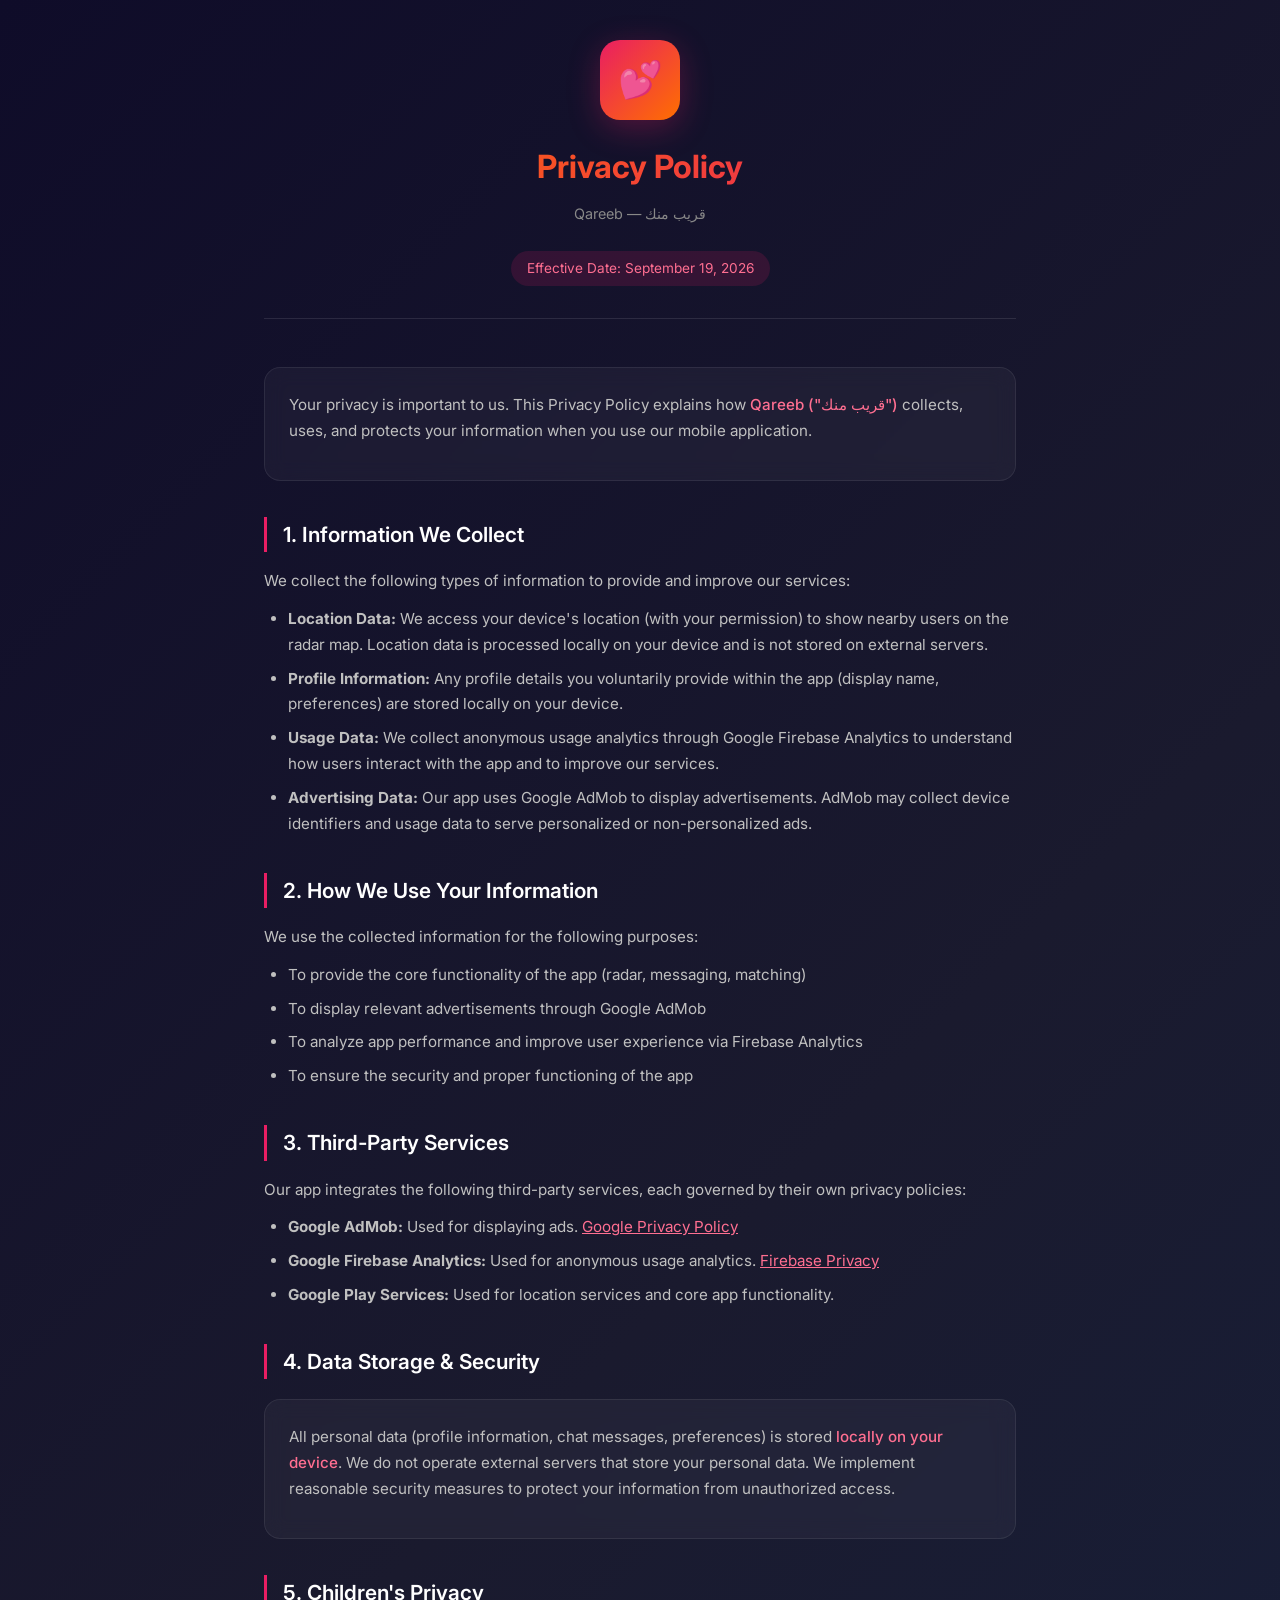
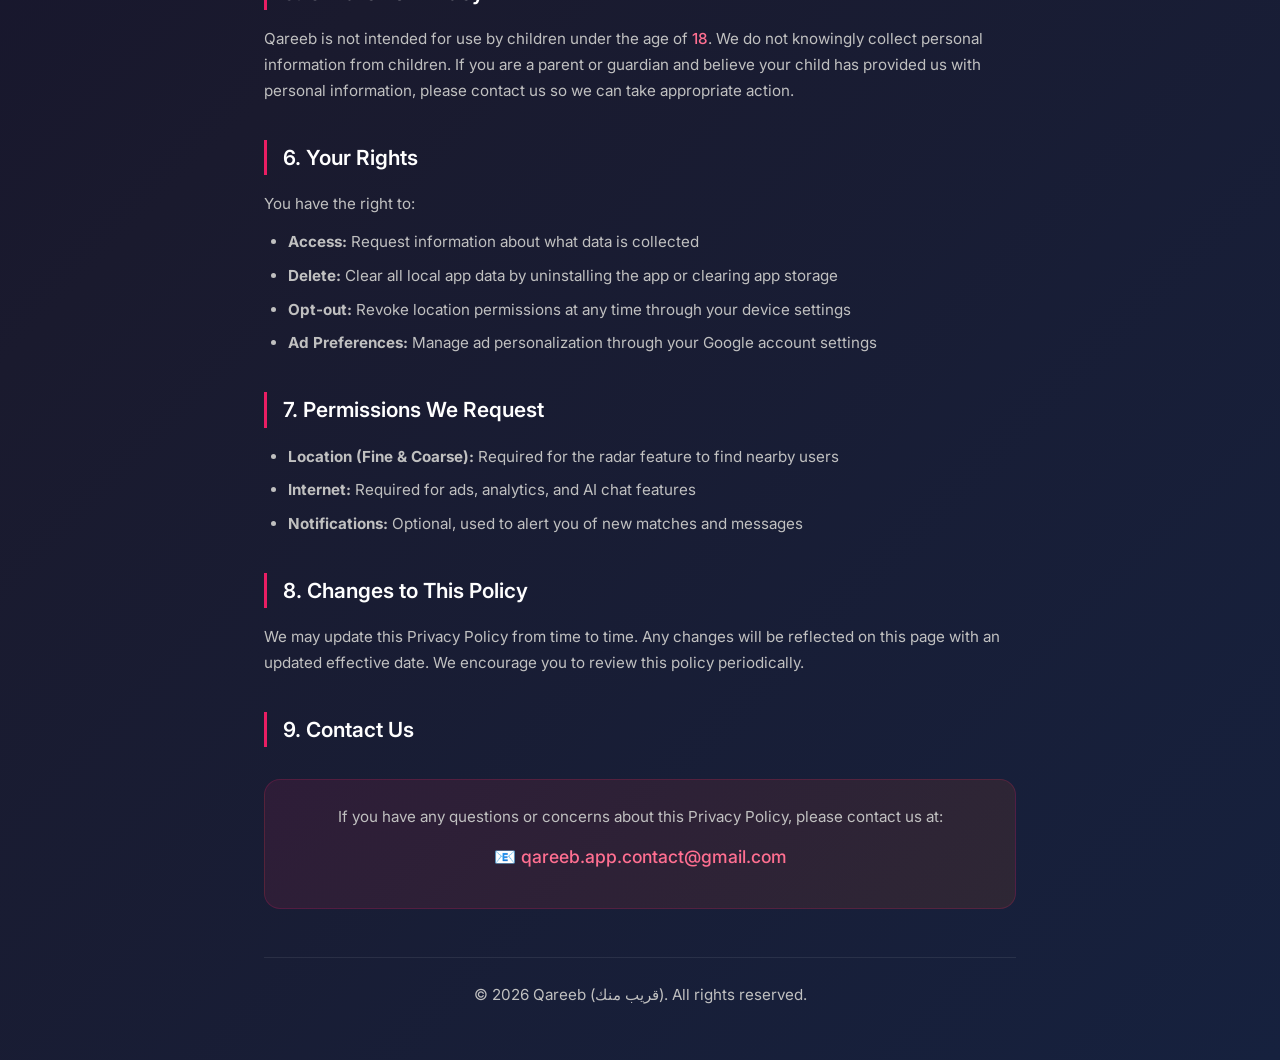
==== index.html @ faf451d5 "Add Qareeb privacy policy page" ====
<!DOCTYPE html>
<html lang="en">
<head>
    <meta charset="UTF-8">
    <meta name="viewport" content="width=device-width, initial-scale=1.0">
    <title>Privacy Policy - Qareeb (قريب منك)</title>
    <meta name="description" content="Privacy Policy for the Qareeb mobile application">
    <style>
        @import url('https://fonts.googleapis.com/css2?family=Inter:wght@400;500;600;700&display=swap');
        
        * { margin: 0; padding: 0; box-sizing: border-box; }
        
        body {
            font-family: 'Inter', -apple-system, BlinkMacSystemFont, sans-serif;
            background: linear-gradient(135deg, #0f0c29 0%, #1a1a2e 50%, #16213e 100%);
            color: #e0e0e0;
            min-height: 100vh;
            line-height: 1.7;
        }

        .container {
            max-width: 800px;
            margin: 0 auto;
            padding: 40px 24px;
        }

        .header {
            text-align: center;
            margin-bottom: 48px;
            padding-bottom: 32px;
            border-bottom: 1px solid rgba(255, 255, 255, 0.1);
        }

        .header .app-icon {
            width: 80px;
            height: 80px;
            border-radius: 20px;
            background: linear-gradient(135deg, #e91e63, #ff6f00);
            display: flex;
            align-items: center;
            justify-content: center;
            font-size: 36px;
            margin: 0 auto 20px;
            box-shadow: 0 8px 32px rgba(233, 30, 99, 0.3);
        }

        .header h1 {
            font-size: 2rem;
            font-weight: 700;
            background: linear-gradient(135deg, #ff6f00, #e91e63);
            -webkit-background-clip: text;
            -webkit-text-fill-color: transparent;
            background-clip: text;
            margin-bottom: 8px;
        }

        .header .subtitle {
            color: #888;
            font-size: 0.9rem;
        }

        .effective-date {
            display: inline-block;
            background: rgba(233, 30, 99, 0.15);
            color: #ff6f91;
            padding: 6px 16px;
            border-radius: 20px;
            font-size: 0.85rem;
            margin-top: 12px;
        }

        h2 {
            font-size: 1.3rem;
            font-weight: 600;
            color: #fff;
            margin-top: 36px;
            margin-bottom: 16px;
            padding-left: 16px;
            border-left: 3px solid #e91e63;
        }

        p, li {
            color: #c0c0c0;
            font-size: 0.95rem;
            margin-bottom: 12px;
        }

        ul {
            padding-left: 24px;
            margin-bottom: 16px;
        }

        li { margin-bottom: 8px; }

        .card {
            background: rgba(255, 255, 255, 0.04);
            border: 1px solid rgba(255, 255, 255, 0.08);
            border-radius: 16px;
            padding: 24px;
            margin: 20px 0;
            backdrop-filter: blur(10px);
        }

        .highlight {
            color: #ff6f91;
            font-weight: 500;
        }

        .contact-card {
            background: linear-gradient(135deg, rgba(233, 30, 99, 0.1), rgba(255, 111, 0, 0.1));
            border: 1px solid rgba(233, 30, 99, 0.2);
            border-radius: 16px;
            padding: 24px;
            margin-top: 32px;
            text-align: center;
        }

        .contact-card a {
            color: #ff6f91;
            text-decoration: none;
            font-weight: 500;
        }

        .contact-card a:hover {
            text-decoration: underline;
        }

        .footer {
            text-align: center;
            margin-top: 48px;
            padding-top: 24px;
            border-top: 1px solid rgba(255, 255, 255, 0.08);
            color: #666;
            font-size: 0.85rem;
        }
    </style>
</head>
<body>
    <div class="container">
        <div class="header">
            <div class="app-icon">💕</div>
            <h1>Privacy Policy</h1>
            <p class="subtitle">Qareeb — قريب منك</p>
            <span class="effective-date">Effective Date: September 19, 2026</span>
        </div>

        <div class="card">
            <p>Your privacy is important to us. This Privacy Policy explains how <span class="highlight">Qareeb ("قريب منك")</span> collects, uses, and protects your information when you use our mobile application.</p>
        </div>

        <h2>1. Information We Collect</h2>
        <p>We collect the following types of information to provide and improve our services:</p>
        <ul>
            <li><strong>Location Data:</strong> We access your device's location (with your permission) to show nearby users on the radar map. Location data is processed locally on your device and is not stored on external servers.</li>
            <li><strong>Profile Information:</strong> Any profile details you voluntarily provide within the app (display name, preferences) are stored locally on your device.</li>
            <li><strong>Usage Data:</strong> We collect anonymous usage analytics through Google Firebase Analytics to understand how users interact with the app and to improve our services.</li>
            <li><strong>Advertising Data:</strong> Our app uses Google AdMob to display advertisements. AdMob may collect device identifiers and usage data to serve personalized or non-personalized ads.</li>
        </ul>

        <h2>2. How We Use Your Information</h2>
        <p>We use the collected information for the following purposes:</p>
        <ul>
            <li>To provide the core functionality of the app (radar, messaging, matching)</li>
            <li>To display relevant advertisements through Google AdMob</li>
            <li>To analyze app performance and improve user experience via Firebase Analytics</li>
            <li>To ensure the security and proper functioning of the app</li>
        </ul>

        <h2>3. Third-Party Services</h2>
        <p>Our app integrates the following third-party services, each governed by their own privacy policies:</p>
        <ul>
            <li><strong>Google AdMob:</strong> Used for displaying ads. <a href="https://policies.google.com/privacy" style="color:#ff6f91;">Google Privacy Policy</a></li>
            <li><strong>Google Firebase Analytics:</strong> Used for anonymous usage analytics. <a href="https://firebase.google.com/support/privacy" style="color:#ff6f91;">Firebase Privacy</a></li>
            <li><strong>Google Play Services:</strong> Used for location services and core app functionality.</li>
        </ul>

        <h2>4. Data Storage & Security</h2>
        <div class="card">
            <p>All personal data (profile information, chat messages, preferences) is stored <span class="highlight">locally on your device</span>. We do not operate external servers that store your personal data. We implement reasonable security measures to protect your information from unauthorized access.</p>
        </div>

        <h2>5. Children's Privacy</h2>
        <p>Qareeb is not intended for use by children under the age of <span class="highlight">18</span>. We do not knowingly collect personal information from children. If you are a parent or guardian and believe your child has provided us with personal information, please contact us so we can take appropriate action.</p>

        <h2>6. Your Rights</h2>
        <p>You have the right to:</p>
        <ul>
            <li><strong>Access:</strong> Request information about what data is collected</li>
            <li><strong>Delete:</strong> Clear all local app data by uninstalling the app or clearing app storage</li>
            <li><strong>Opt-out:</strong> Revoke location permissions at any time through your device settings</li>
            <li><strong>Ad Preferences:</strong> Manage ad personalization through your Google account settings</li>
        </ul>

        <h2>7. Permissions We Request</h2>
        <ul>
            <li><strong>Location (Fine & Coarse):</strong> Required for the radar feature to find nearby users</li>
            <li><strong>Internet:</strong> Required for ads, analytics, and AI chat features</li>
            <li><strong>Notifications:</strong> Optional, used to alert you of new matches and messages</li>
        </ul>

        <h2>8. Changes to This Policy</h2>
        <p>We may update this Privacy Policy from time to time. Any changes will be reflected on this page with an updated effective date. We encourage you to review this policy periodically.</p>

        <h2>9. Contact Us</h2>
        <div class="contact-card">
            <p>If you have any questions or concerns about this Privacy Policy, please contact us at:</p>
            <p style="margin-top: 12px; font-size: 1.1rem;">
                📧 <a href="mailto:qareeb.app.contact@gmail.com">qareeb.app.contact@gmail.com</a>
            </p>
        </div>

        <div class="footer">
            <p>© 2026 Qareeb (قريب منك). All rights reserved.</p>
        </div>
    </div>
</body>
</html>
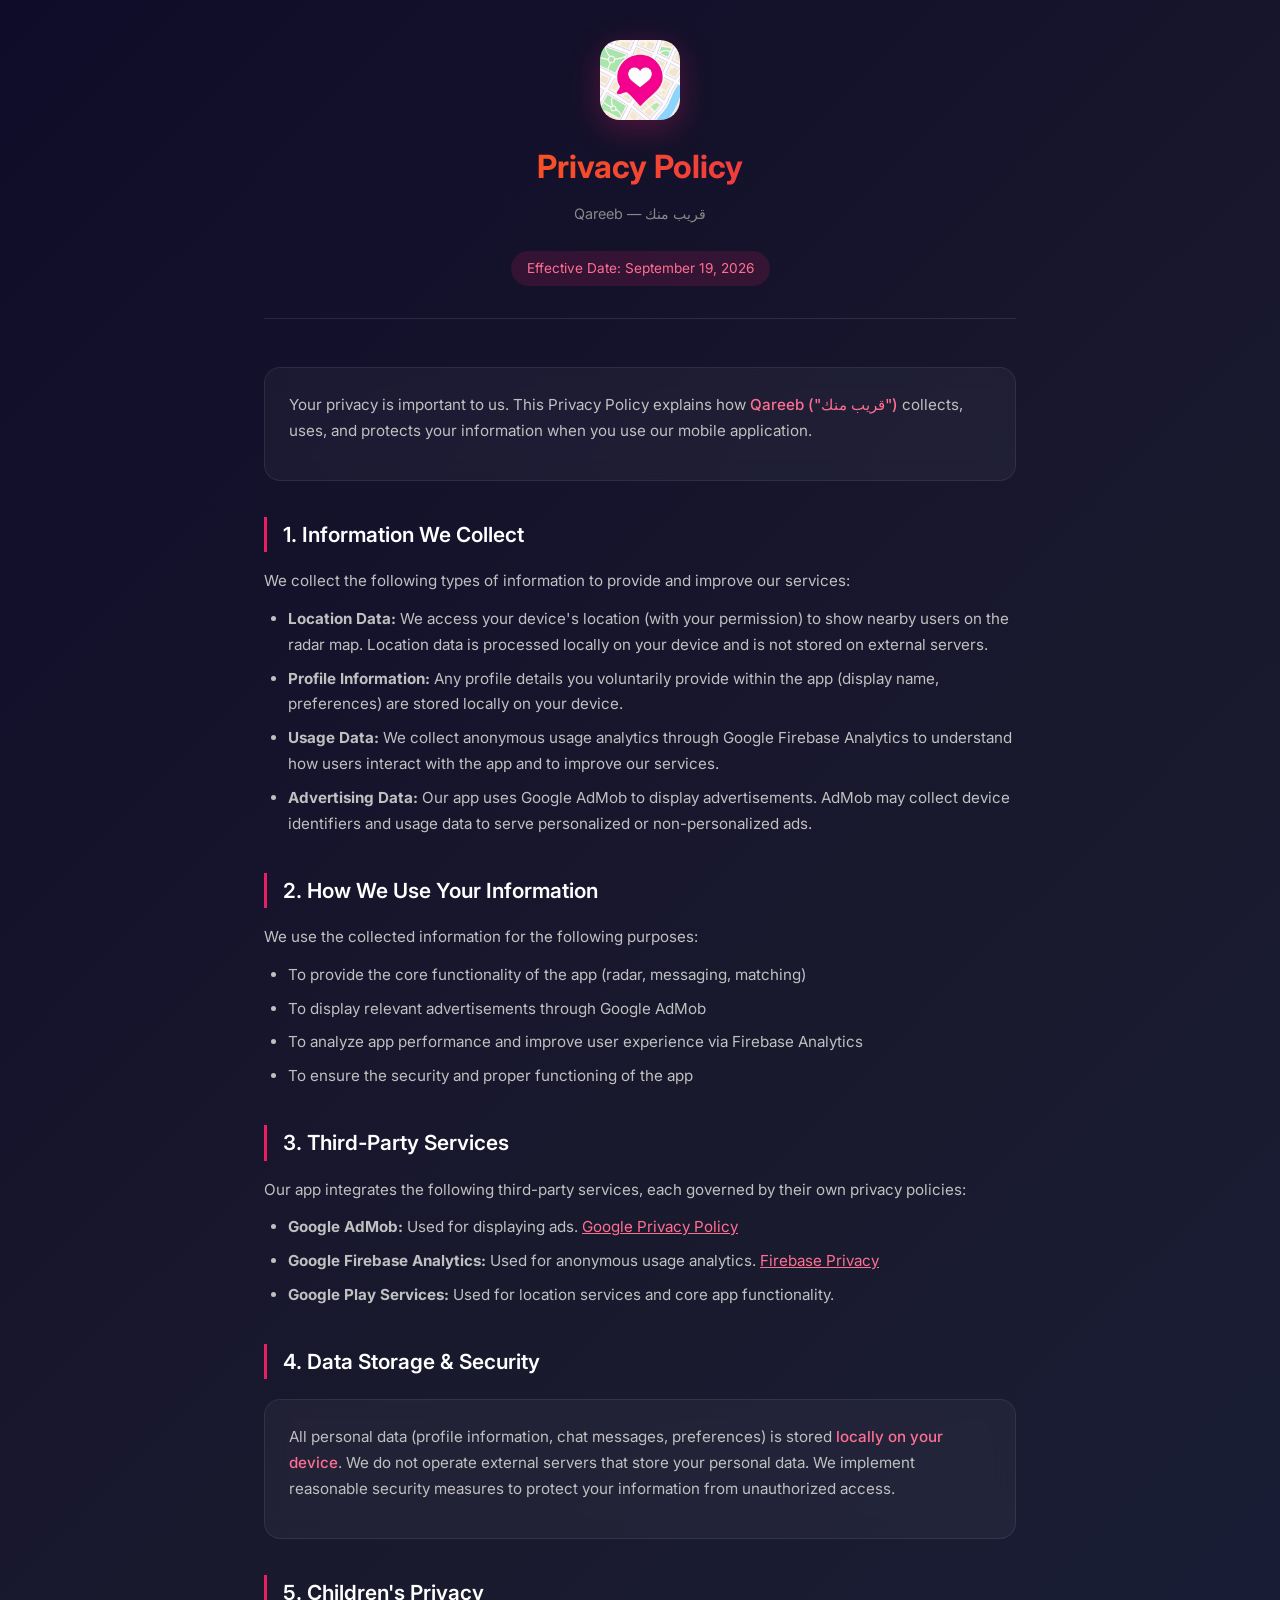
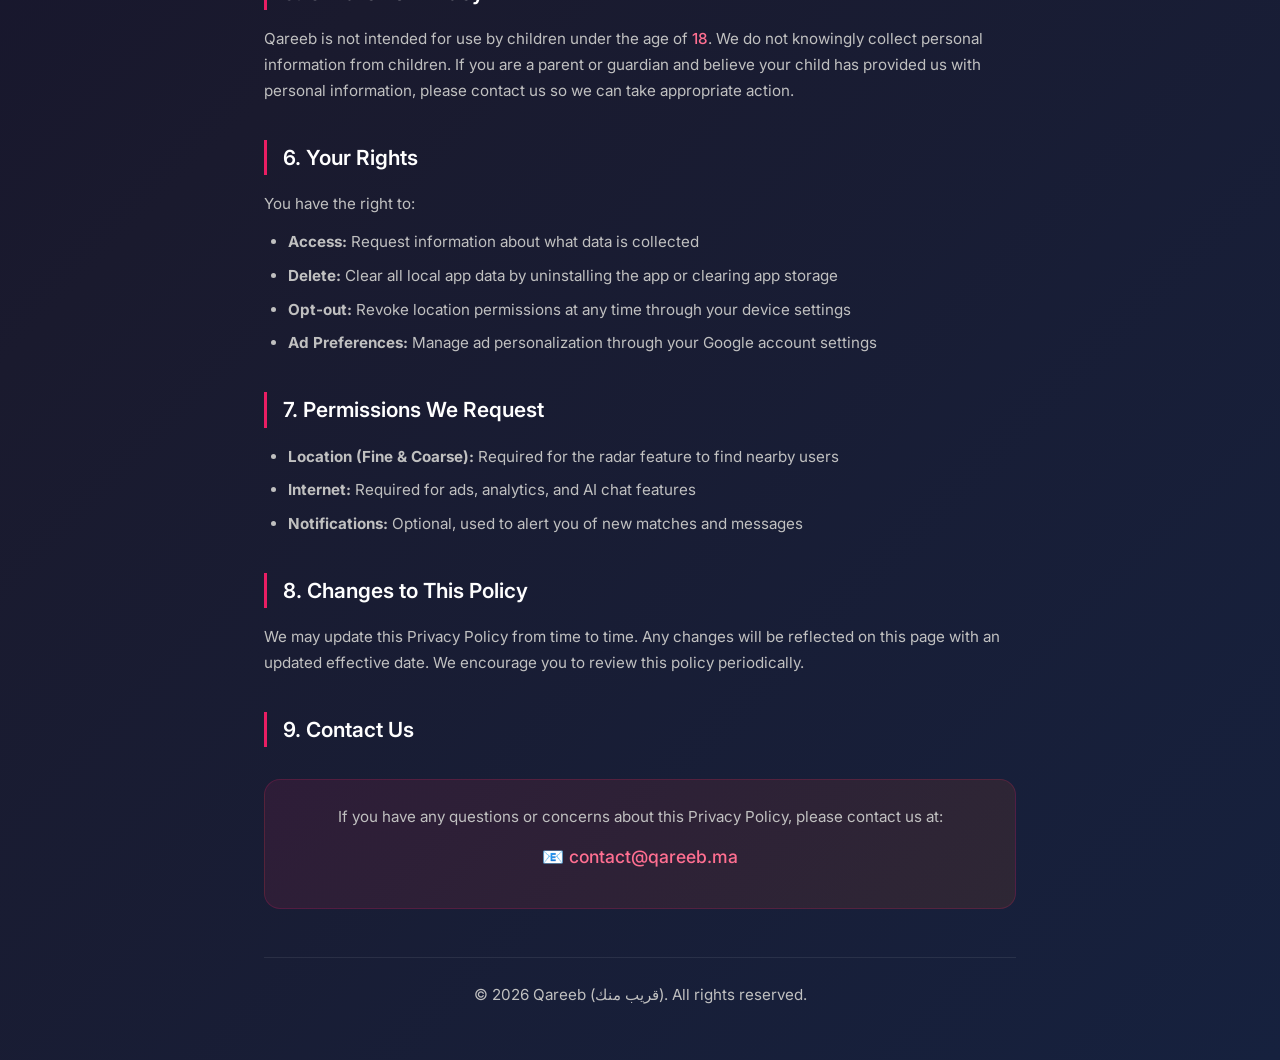
==== commit e6041b29: "Update privacy policy with app icon and contact@qareeb.ma" ====
--- a/index.html
+++ b/index.html
@@ -35,13 +35,15 @@
             width: 80px;
             height: 80px;
             border-radius: 20px;
-            background: linear-gradient(135deg, #e91e63, #ff6f00);
-            display: flex;
-            align-items: center;
-            justify-content: center;
-            font-size: 36px;
             margin: 0 auto 20px;
             box-shadow: 0 8px 32px rgba(233, 30, 99, 0.3);
+            overflow: hidden;
+        }
+
+        .header .app-icon img {
+            width: 100%;
+            height: 100%;
+            object-fit: cover;
         }
 
         .header h1 {
@@ -138,7 +140,7 @@
 <body>
     <div class="container">
         <div class="header">
-            <div class="app-icon">💕</div>
+            <div class="app-icon"><img src="icon.png" alt="Qareeb App Icon"></div>
             <h1>Privacy Policy</h1>
             <p class="subtitle">Qareeb — قريب منك</p>
             <span class="effective-date">Effective Date: September 19, 2026</span>
@@ -205,7 +207,7 @@
         <div class="contact-card">
             <p>If you have any questions or concerns about this Privacy Policy, please contact us at:</p>
             <p style="margin-top: 12px; font-size: 1.1rem;">
-                📧 <a href="mailto:qareeb.app.contact@gmail.com">qareeb.app.contact@gmail.com</a>
+                📧 <a href="mailto:contact@qareeb.ma">contact@qareeb.ma</a>
             </p>
         </div>
 
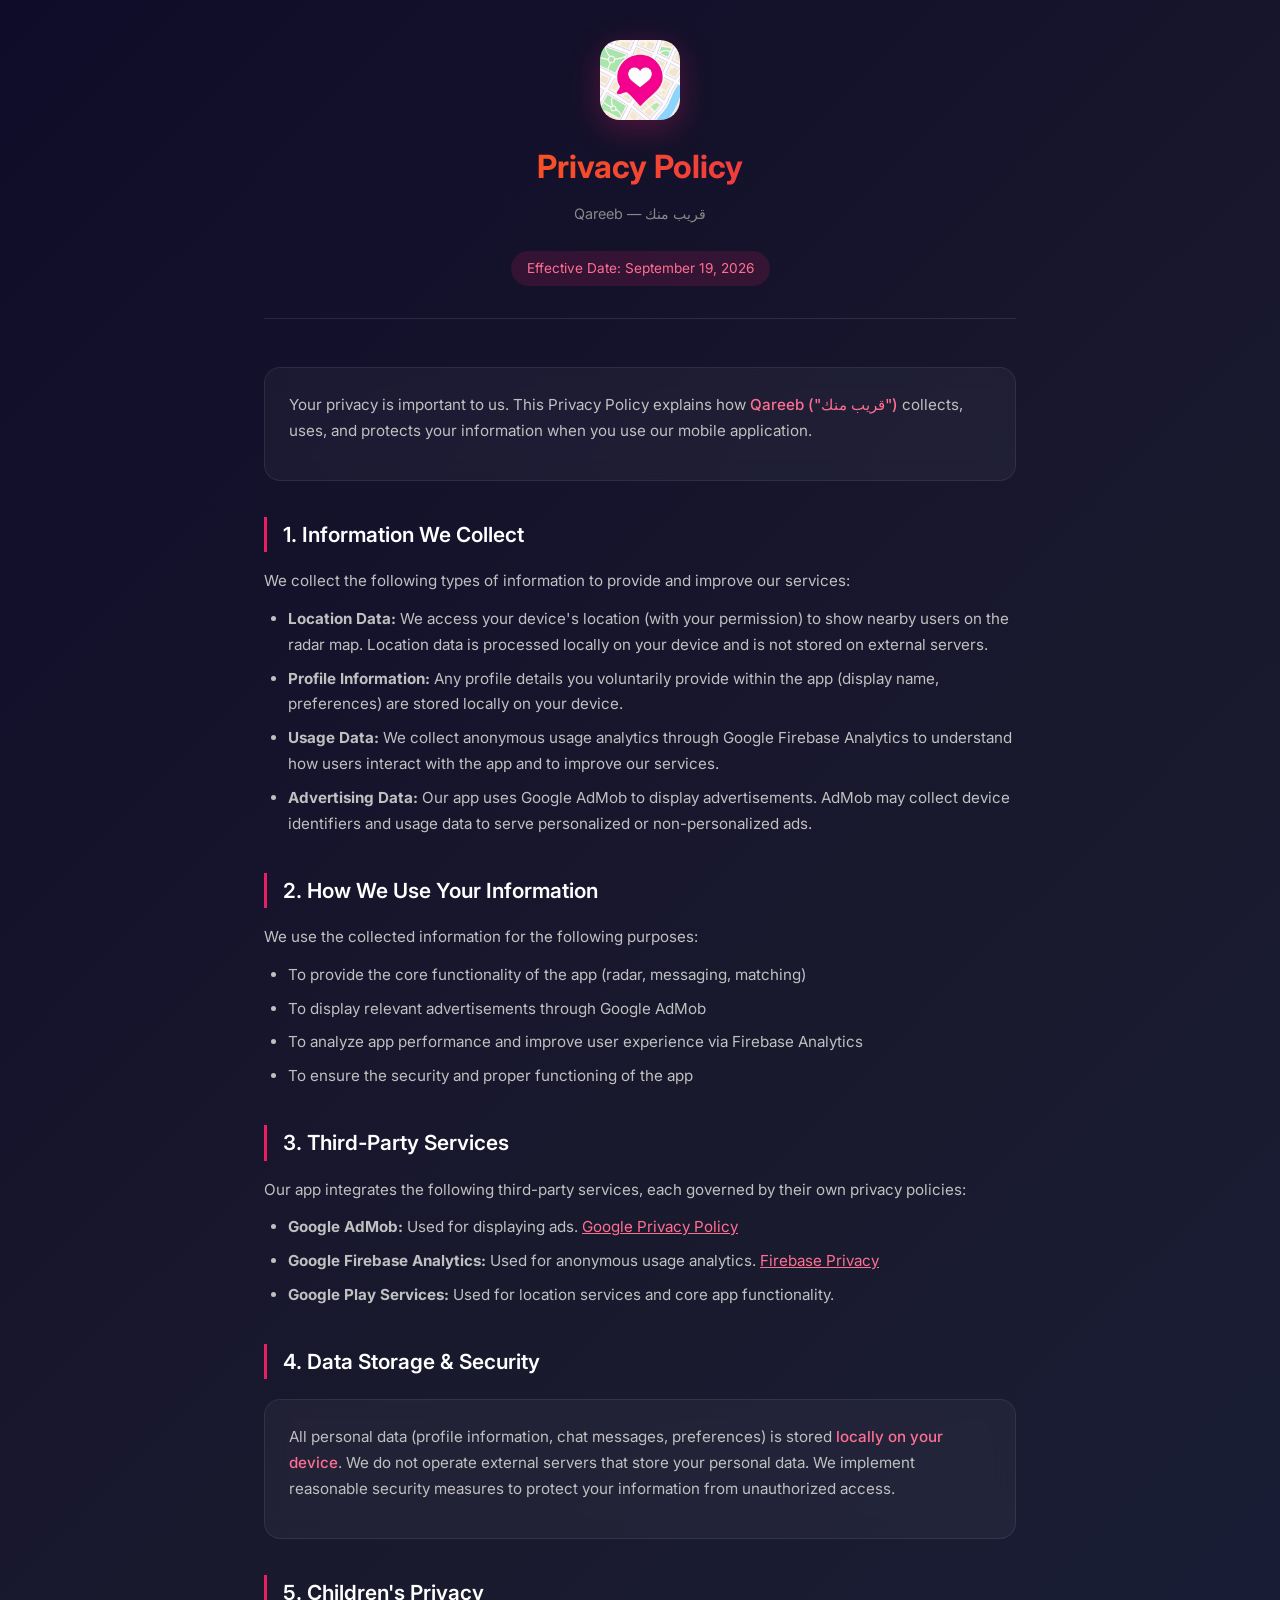
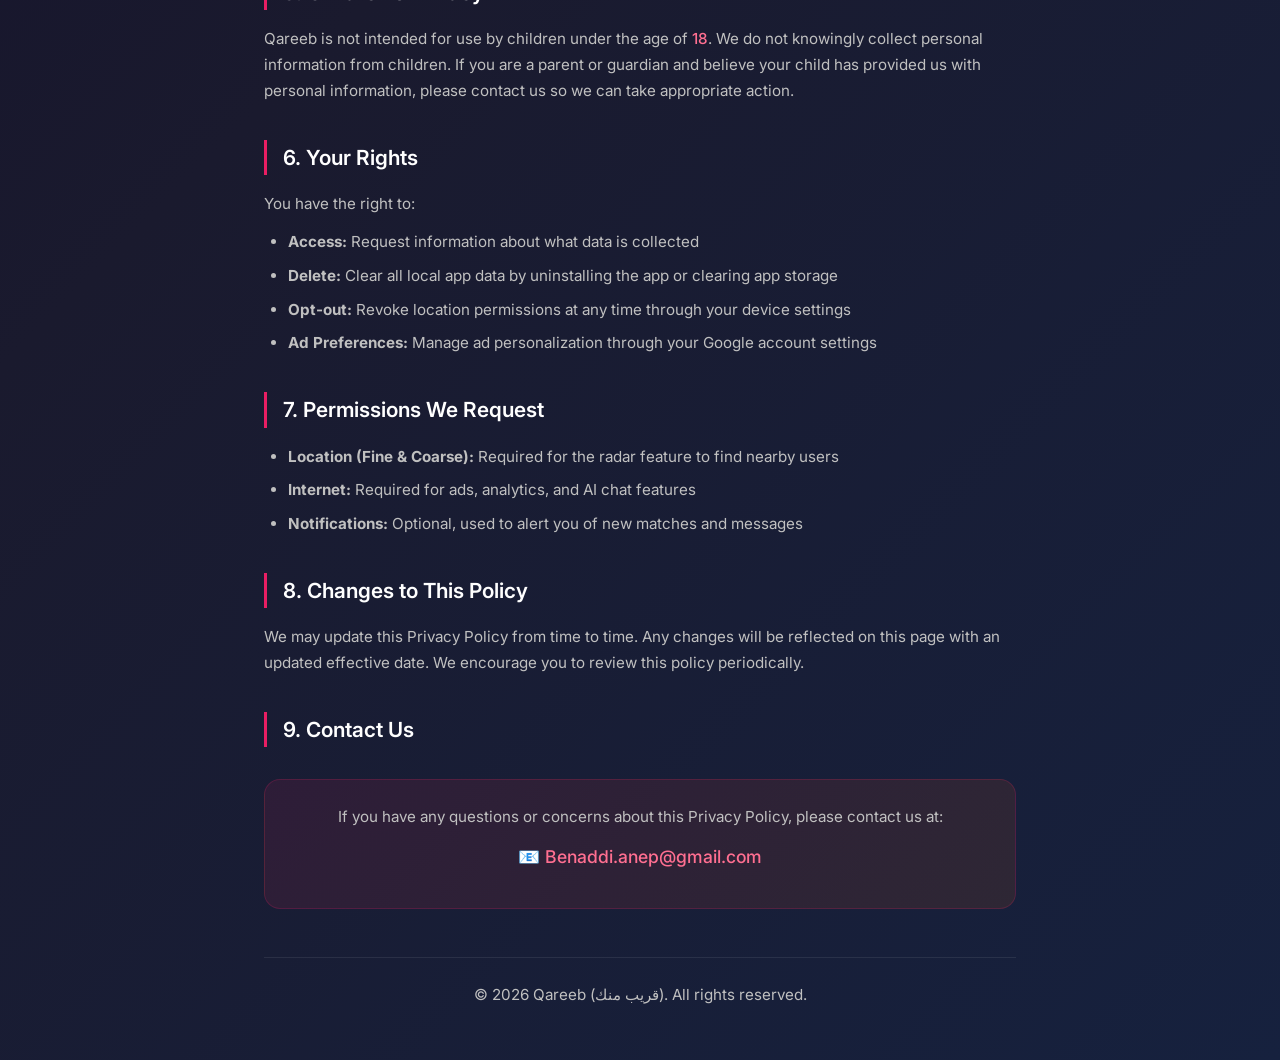
==== commit 4f01576c: "Update child safety and privacy contact email to verified developer address" ====
--- a/index.html
+++ b/index.html
@@ -207,7 +207,7 @@
         <div class="contact-card">
             <p>If you have any questions or concerns about this Privacy Policy, please contact us at:</p>
             <p style="margin-top: 12px; font-size: 1.1rem;">
-                📧 <a href="mailto:contact@qareeb.ma">contact@qareeb.ma</a>
+                📧 <a href="mailto:Benaddi.anep@gmail.com">Benaddi.anep@gmail.com</a>
             </p>
         </div>
 
